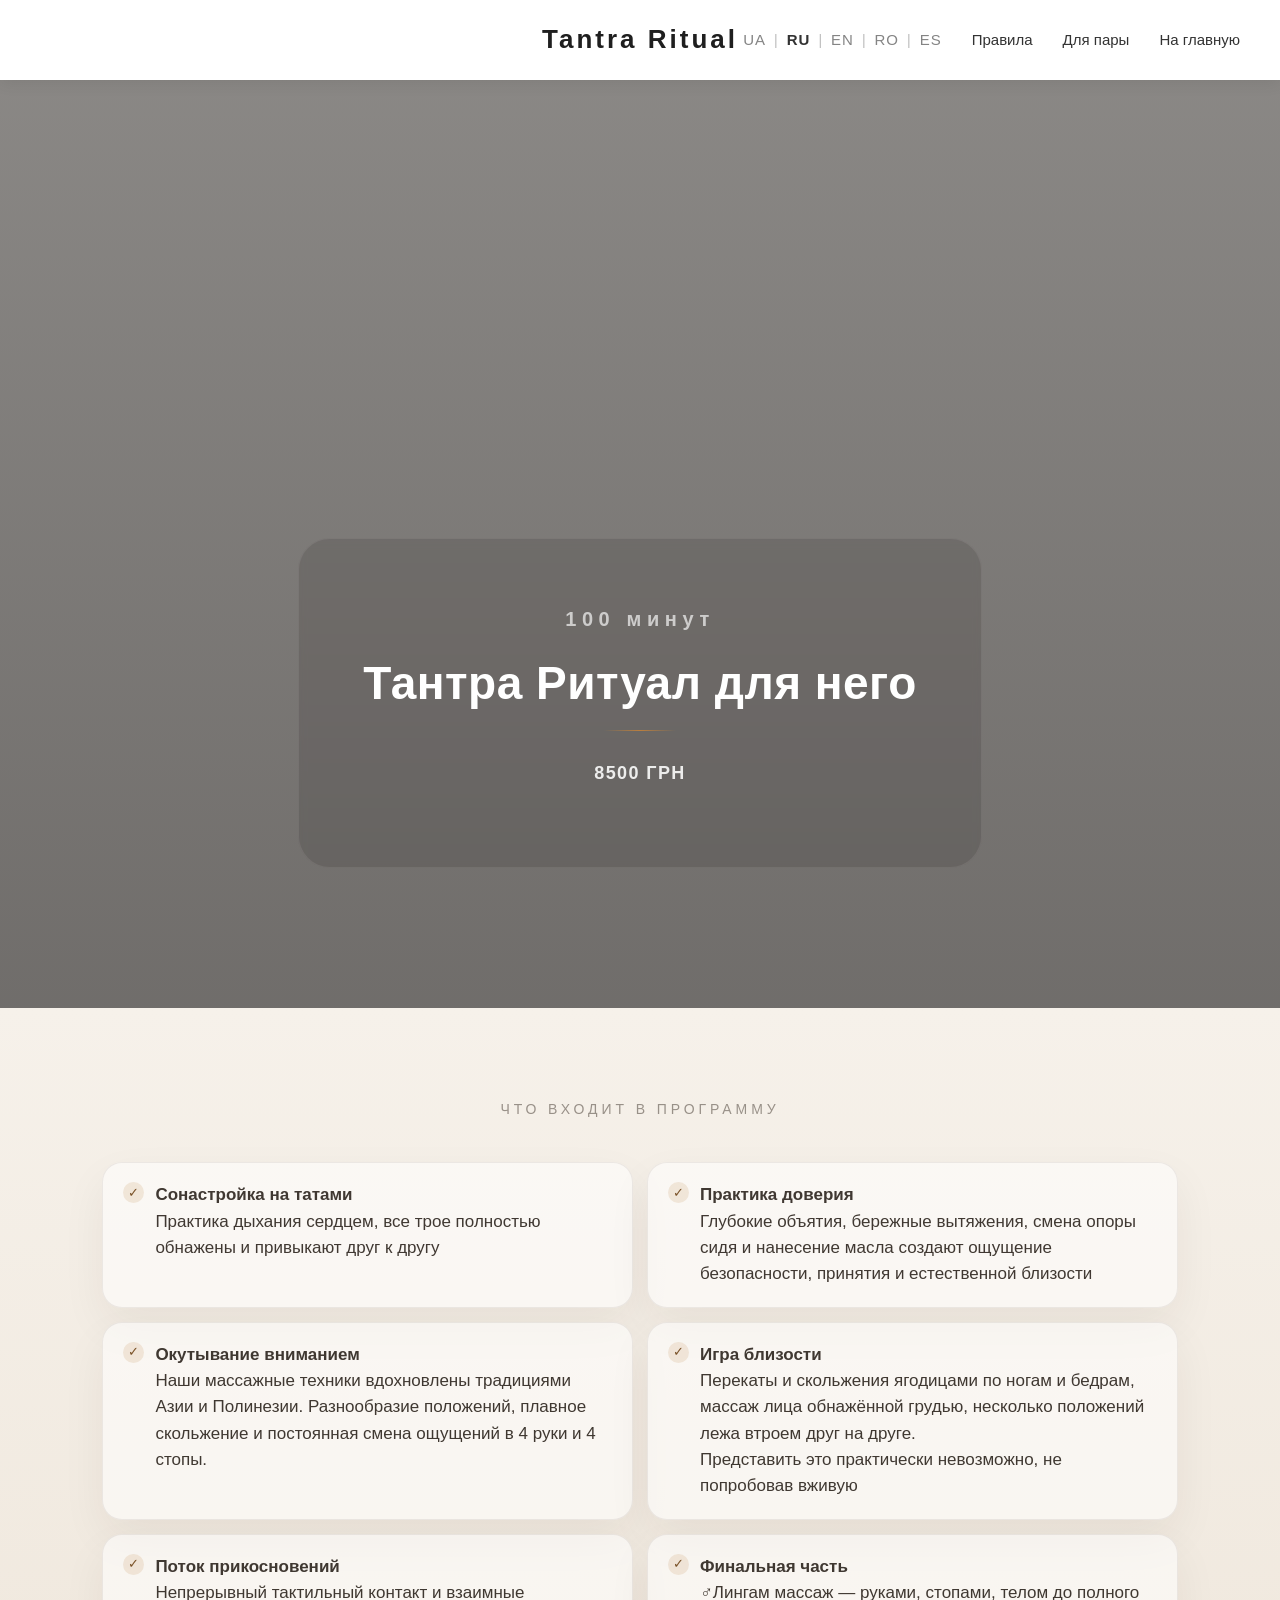
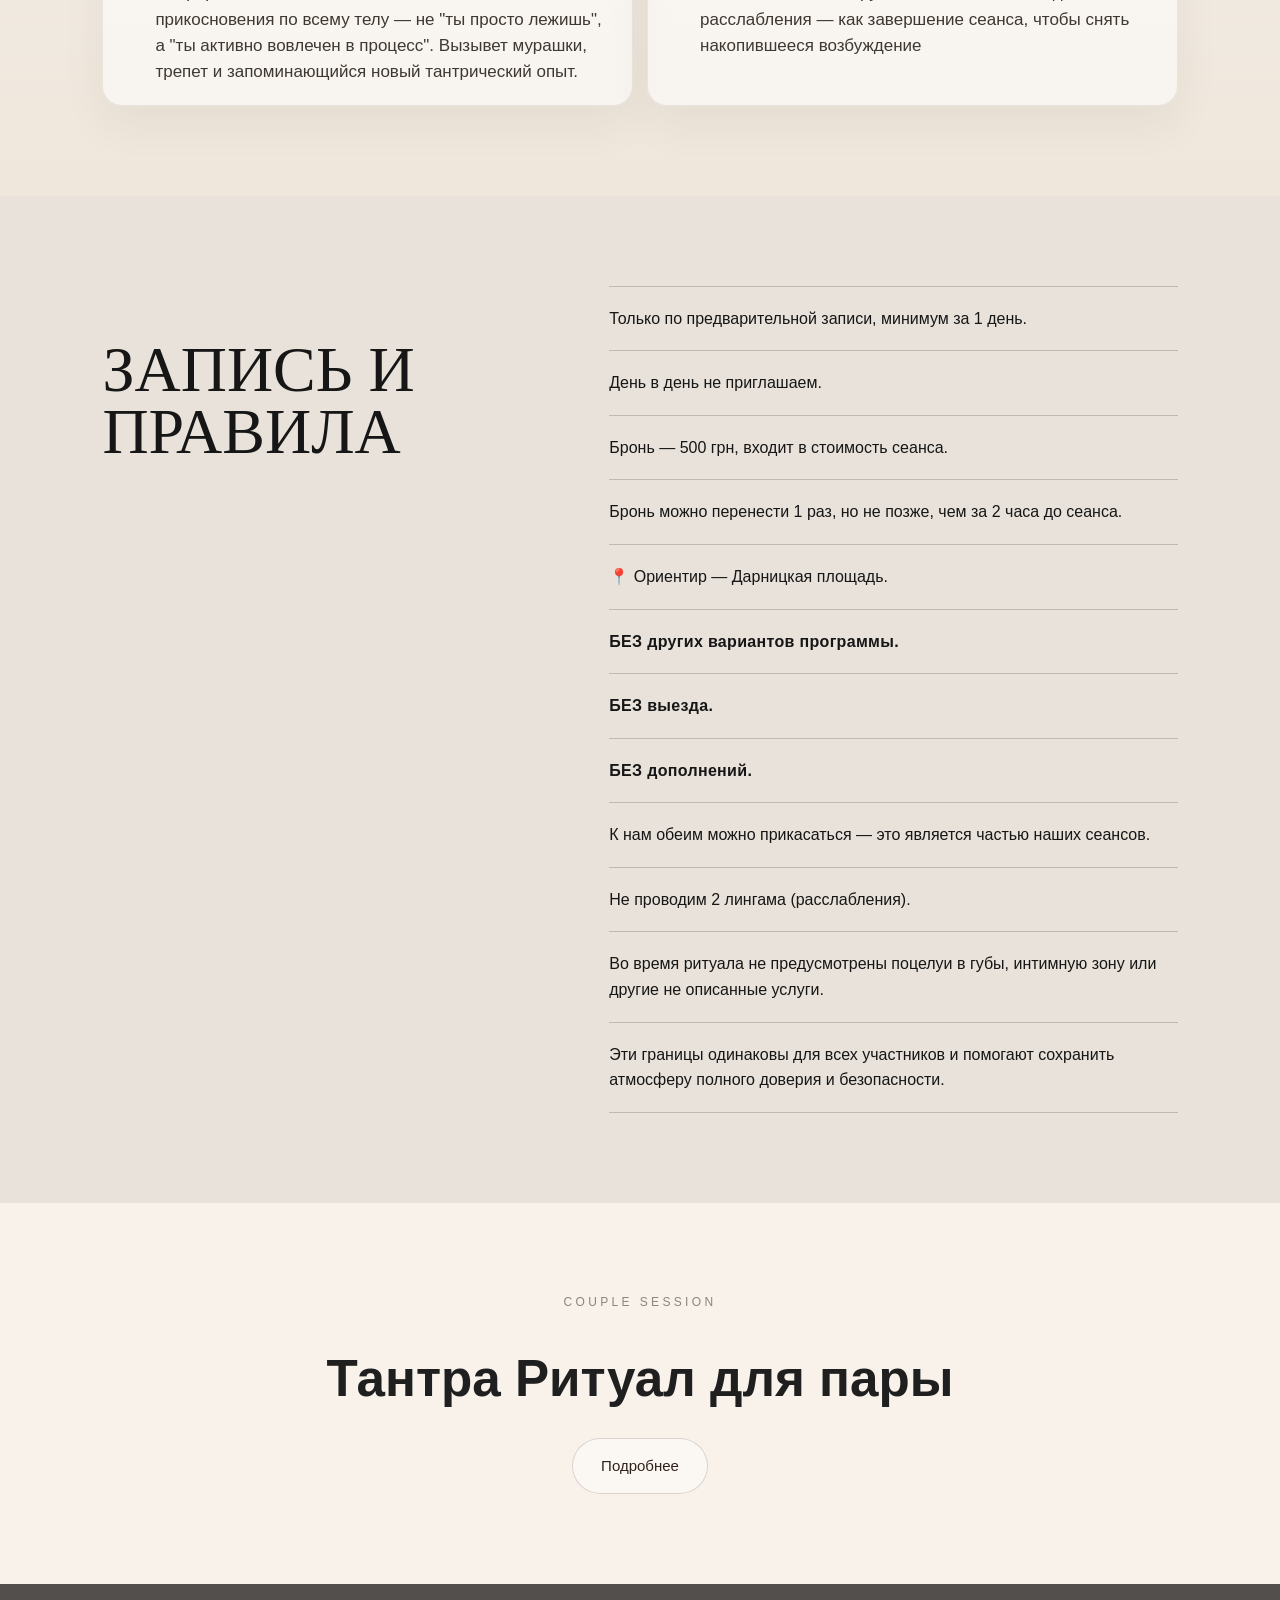
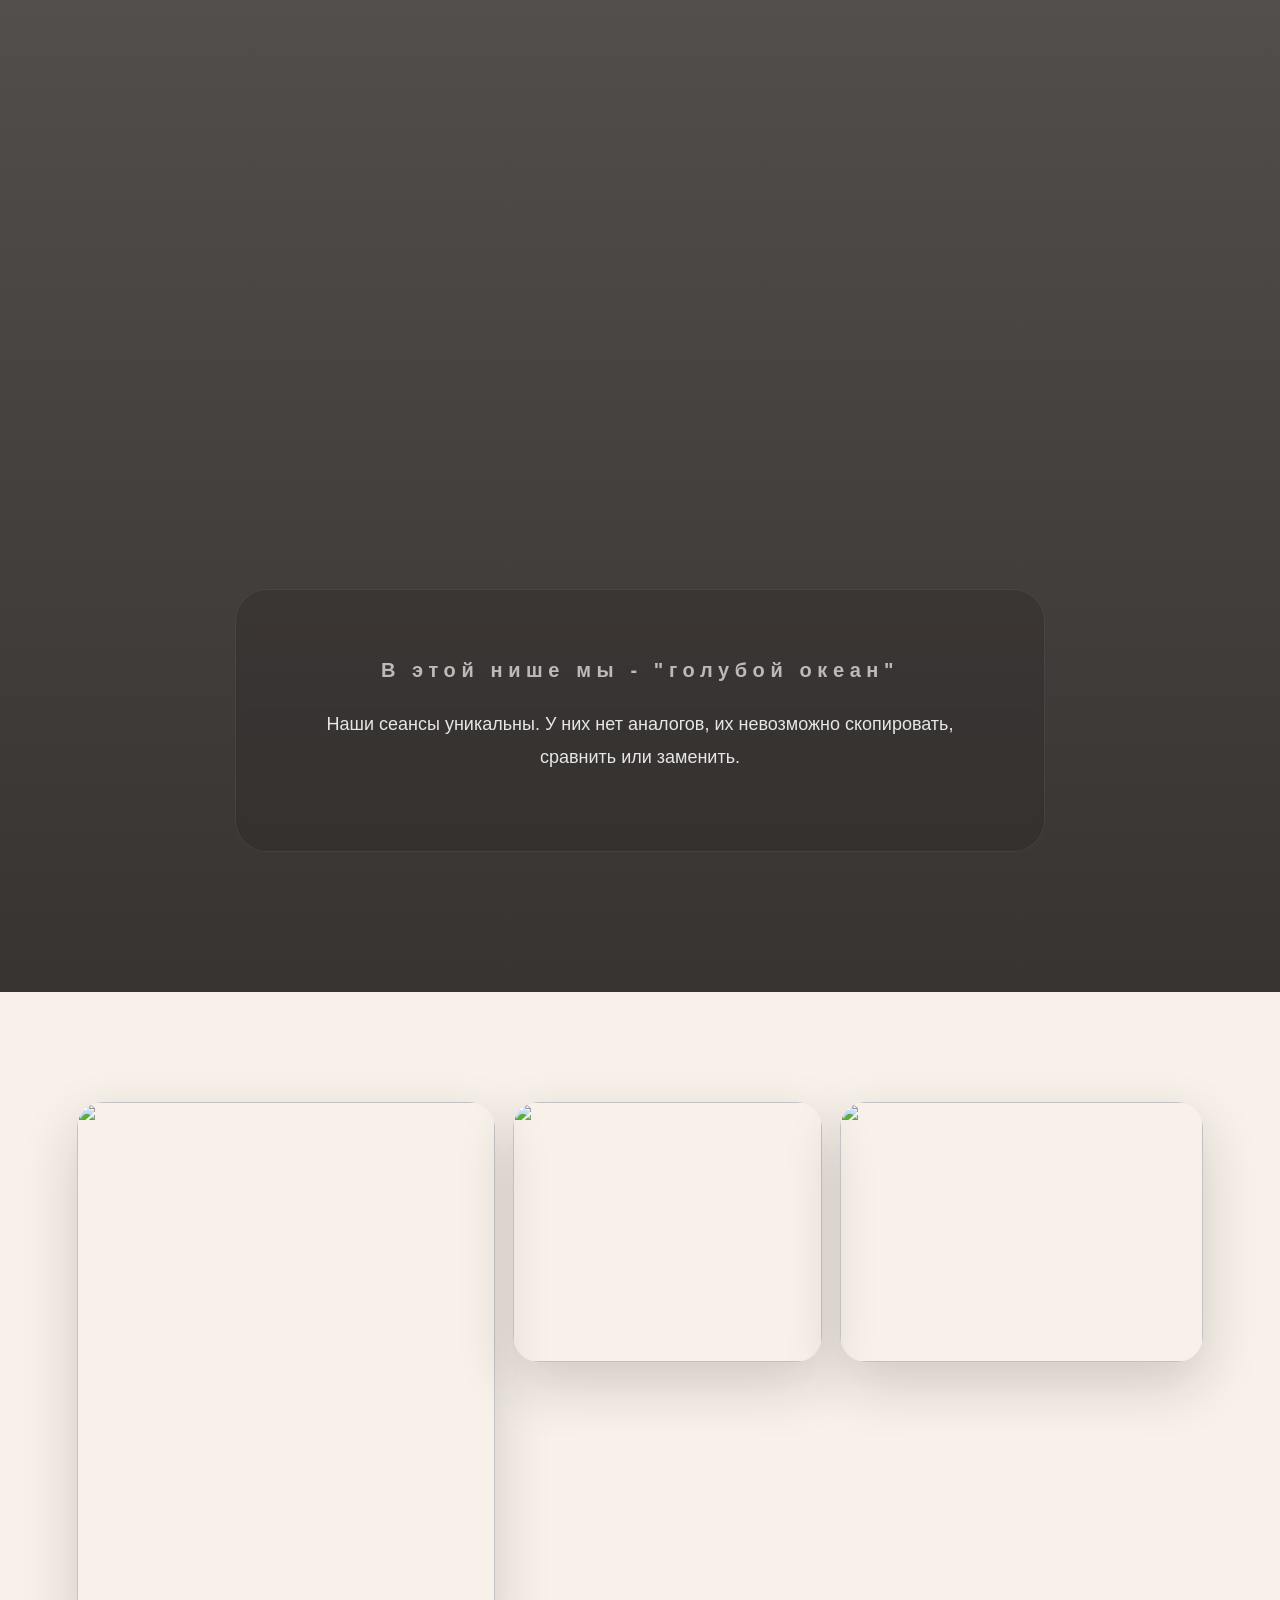
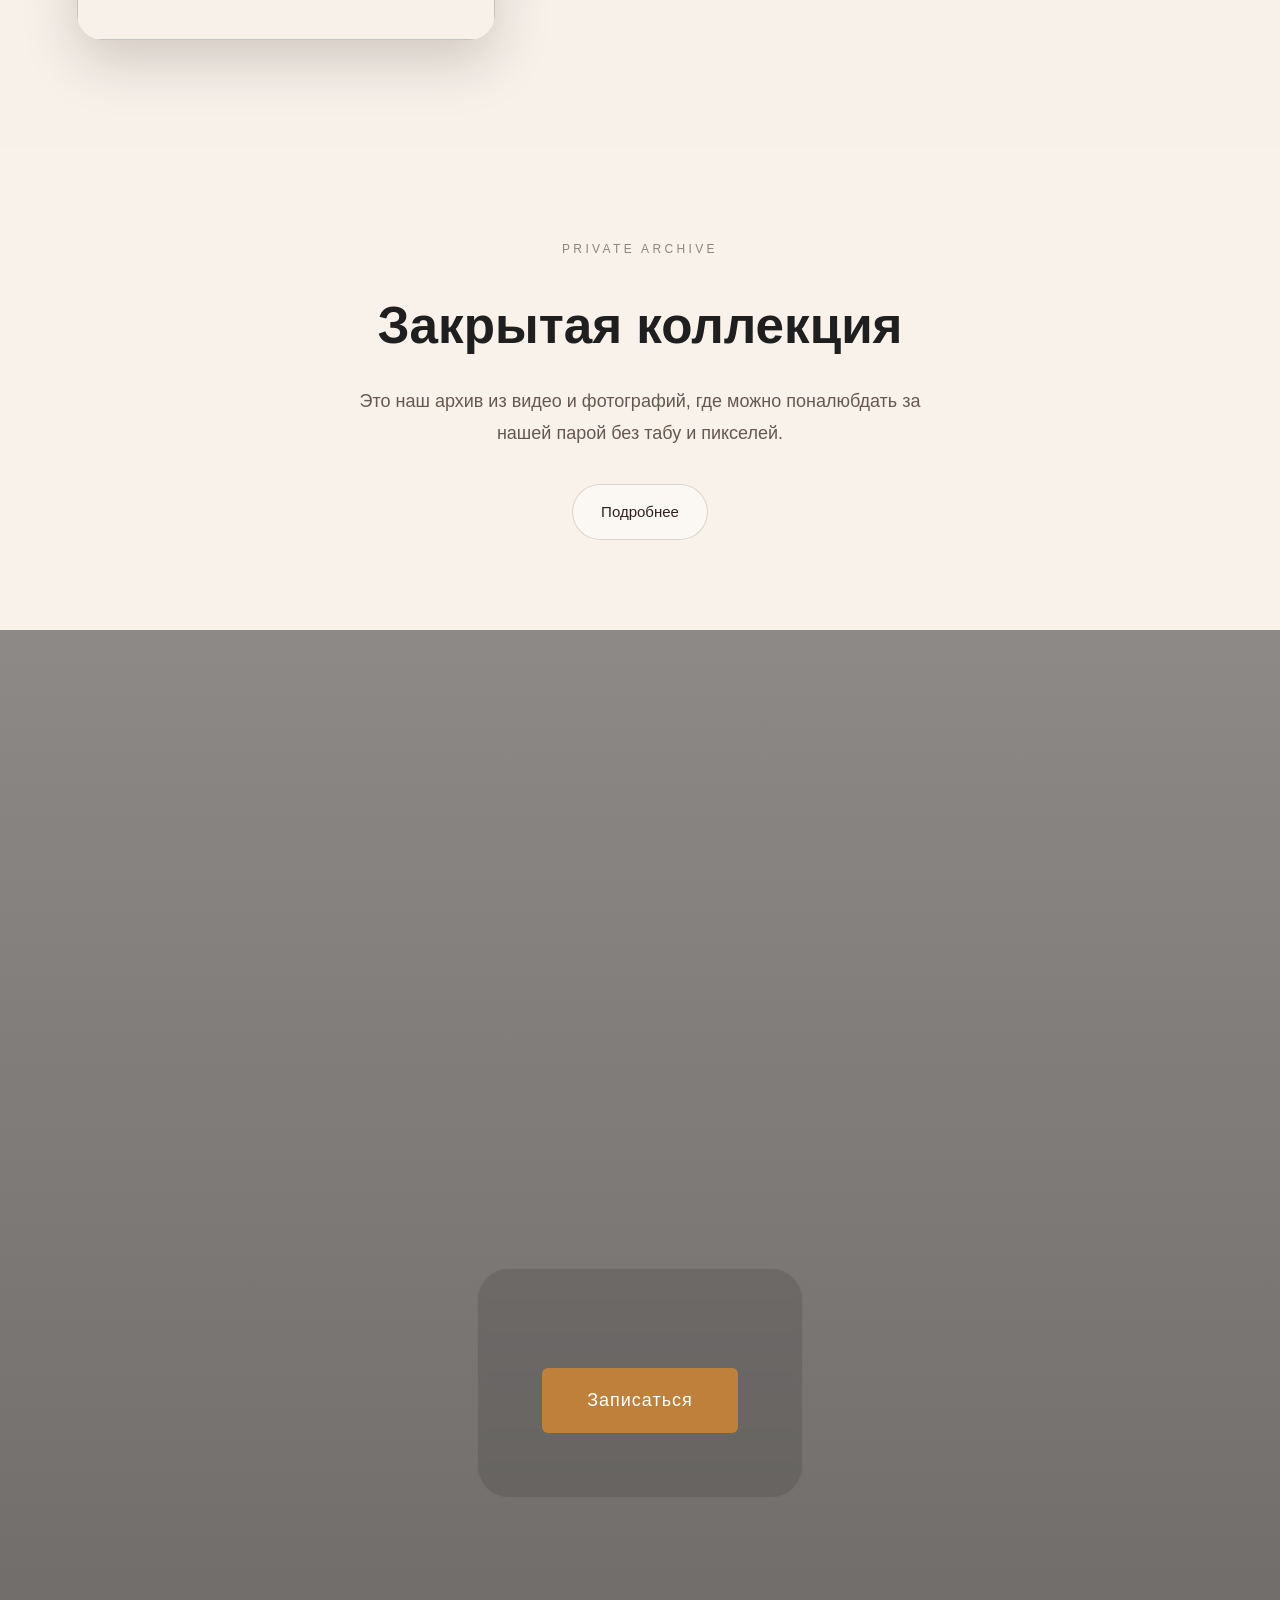
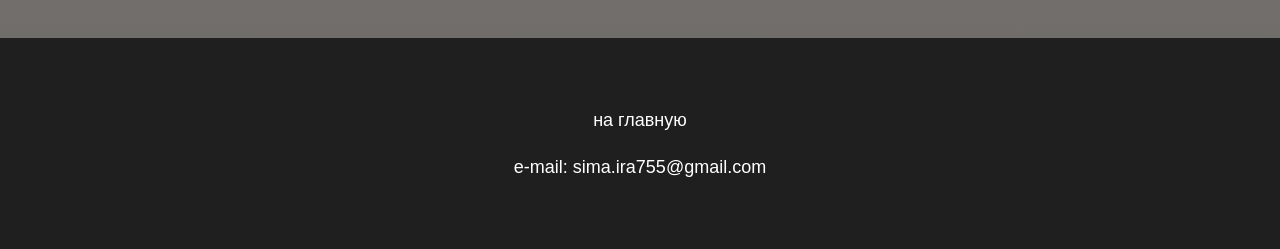
==== ritual.html @ 36a88353 "работа с мужским сайтом и для пары" ====
<!DOCTYPE html>
<html lang="ru">

<head>
	<meta charset="UTF-8">
	<meta name="viewport" content="width=device-width, initial-scale=1.0">
	<title>Ritual – Tantra Ritual</title>
	<link rel="stylesheet" href="css/style.css">
	<link rel="icon" type="image/png" href="favicon.png">
	<link rel="apple-touch-icon" href="favicon.png">
</head>

<body>

	<!-- HEADER (тот же самый) -->

	<header id="header">

		<div class="logo">Tantra Ritual</div>

		<nav class="burger-menu">
			<ul>
				<li class="lang-switch">
					<a href="ritual_ua.html">UA</a>
					<span>|</span>
					<a href="ritual.html" class="active">RU</a>
					<span>|</span>
					<a href="ritual_en.html">EN</a>
					<span>|</span>
					<a href="ritual_ro.html">RO</a>
					<span>|</span>
					<a href="ritual_es.html">ES</a>
				</li>
				<li><a href="#rules">Правила</a></li>
				<li><a href="#couple">Для пары</a></li>
				<li><a href="index.html">На главную</a></li>
			</ul>
		</nav>

		<div class="burger">
			<div></div>
			<div></div>
			<div></div>
		</div>

	</header>

	<!-- БЛОК С ПРОГРММОЙ -->

	<section class="video-sessions program-video-section">

		<video class="sessions-video sessions-video-desktop" autoplay muted loop playsinline preload="auto">

			<source src="assets/videos/video_extended_mob.mp4" type="video/mp4">

		</video>

		<video class="sessions-video sessions-video-mobile" autoplay muted loop playsinline preload="auto">

			<source src="assets/videos/video_extended_mob.mp4" type="video/mp4">

		</video>

		<div class="sessions-video-overlay"></div>

		<div class="session-block">

			<div class="session-text program-video-content">

				<div class="program-kicker">
					100 минут
				</div>

				<h2>
					Тантра Ритуал для него
				</h2>

				<p class="telegram-accent">
					<strong>8500 грн</strong>
				</p>

			</div>

		</div>

	</section>


	<section class="program-details">

		<div class="program-details-inner">

			<div class="program-details-title">
				Что входит в программу
			</div>

			<div class="program-points">

				<div> <strong> Сонастройка на татами</strong> <br> Практика дыхания сердцем, все трое полностью
					обнажены и привыкают друг к другу</div>

				<div><strong>Практика доверия</strong> <br> Глубокие объятия, бережные вытяжения, смена опоры сидя и
					нанесение
					масла создают ощущение безопасности, принятия и естественной близости</div>

				<div><strong>Окутывание вниманием</strong> <br> Наши массажные техники вдохновлены традициями Азии и Полинезии.
					Разнообразие положений, плавное скольжение и
					постоянная
					смена
					ощущений в 4 руки и 4 стопы.</div>

				<div><strong>Игра близости</strong> <br>
					Перекаты и скольжения ягодицами по ногам и бедрам, массаж лица обнажённой грудью, несколько положений
					лежа втроем
					друг на друге. <br>
					Представить это практически невозможно, не попробовав вживую</div>

				<div><strong>Поток прикосновений</strong> <br>
					Непрерывный тактильный контакт и взаимные прикосновения по всему телу — не "ты просто
					лежишь", а "ты активно вовлечен в процесс". Вызывет мурашки, трепет и
					запоминающийся новый тантрический опыт.</div>

				<div><strong>Финальная часть</strong> <br>
					♂️Лингам массаж — руками, стопами, телом до полного расслабления — как завершение сеанса, чтобы снять
					накопившееся
					возбуждение
				</div>

			</div>

		</div>

	</section>


	<!-- =====================================================
         4. ПРАВИЛА ЗАПИСИ
    ====================================================== -->

	<section class="rules section" id="rules">

		<div class="rules-grid">

			<div class="rules-main">

				<h2>
					ЗАПИСЬ И ПРАВИЛА

				</h2>

			</div>

			<div class="rules-list">

				<div class="rule">
					Только по предварительной записи,
					минимум за 1 день.
				</div>

				<div class="rule">
					День в день не приглашаем.
				</div>

				<div class="rule">
					Бронь — 500 грн, входит в стоимость сеанса.
				</div>

				<div class="rule">
					Бронь можно перенести 1 раз, но не позже,
					чем за 2 часа до сеанса.
				</div>

				<div class="rule">
					📍 Ориентир — Дарницкая площадь.
				</div>

				<div class="rule strong">
					БЕЗ других вариантов программы.
				</div>

				<div class="rule strong">
					БЕЗ выезда.
				</div>

				<div class="rule strong">
					БЕЗ дополнений.
				</div>

				<div class="rule">
					К нам обеим можно прикасаться — это является
					частью наших сеансов.
				</div>

				<div class="rule">
					Не проводим 2 лингама (расслабления).
				</div>

				<div class="rule">
					Во время ритуала не предусмотрены поцелуи
					в губы, интимную зону или другие не описанные услуги.
				</div>

				<div class="rule">
					Эти границы одинаковы для всех участников
					и помогают сохранить атмосферу полного
					доверия и безопасности.
				</div>

			</div>

		</div>

	</section>


	<!-- СЕАНС ДЛЯ ПАРЫ -->

	<section class="archive-promo" id="couple">

		<div class="archive-promo-inner">

			<div class="hero-kicker">
				couple session
			</div>

			<h2>
				Тантра Ритуал
				для пары
			</h2>

			<a href="couple.html" class="btn-secondary">
				Подробнее
			</a>

		</div>

	</section>

	<section class="video-sessions program-video-section">

		<video class="sessions-video sessions-video-desktop" autoplay muted loop playsinline preload="auto">

			<source src="assets/videos/video_sensual_mob.mp4" type="video/mp4">

		</video>

		<video class="sessions-video sessions-video-mobile" autoplay muted loop playsinline preload="auto">

			<source src="assets/videos/video_sensual_mob.mp4" type="video/mp4">

		</video>

		<div class="sessions-video-overlay"></div>
		<div class="sessions-video-overlay"></div>

		<div class="session-block">

			<div class="session-text program-video-content">

				<div class="program-kicker">
					В этой нише мы - "голубой океан"
				</div>

				<!-- <h2>
					
				</h2> -->

				<p class="telegram-accent">
				<p>
					Наши сеансы уникальны. У них нет аналогов, их невозможно скопировать, сравнить или
					заменить.
				</p>
				</p>

			</div>

		</div>
	</section>



	<!-- ГАЛЕРЕЯ -->

	<section class="gallery-section">

		<div class="gallery">

			<img src="assets/images/gallery10.jpg">
			<img src="assets/images/gallery1.jpg">
			<img src="assets/images/gallery16.jpg">

		</div>

	</section>

	<section class="archive-promo">

		<div class="archive-promo-inner">

			<div class="hero-kicker">
				private archive
			</div>

			<h2>
				Закрытая коллекция
			</h2>

			<p>
				Это наш архив из видео и фотографий, где можно поналюбдать за нашей парой без табу и пикселей.
			</p>

			<a href="archive_ru.html" class="btn-secondary">
				Подробнее
			</a>

		</div>

	</section>

	<!-- VIDEO -->
	<section class="video-sessions program-video-section">

		<video class="sessions-video sessions-video-desktop" autoplay muted loop playsinline preload="auto">

			<source src="assets/videos/fireplace.mp4" type="video/mp4">

		</video>

		<video class="sessions-video sessions-video-mobile" autoplay muted loop playsinline preload="auto">

			<source src="assets/videos/fireplace.mp4" type="video/mp4">

		</video>

		<div class="sessions-video-overlay"></div>

		<div class="session-block">

			<div class="session-text">


				<a href="https://www.instagram.com/tantraritualspace/" class="btn-read" target="_blank">
					Записаться
				</a>

			</div>

		</div>

	</section>

	<!-- FOOTER -->

	<footer>
		<p><a href="index.html">на главную</a></p>

		<p><a href="mailto:sima.ira755@gmail.com">e-mail: sima.ira755@gmail.com</a></p>

	</footer>

	<script src="js/script.js"></script>

</body>

</html>
---- css/style.css ----
/* ===== ОБЩИЕ СТИЛИ ===== */
body {
  font-family: 'Helvetica Neue', Arial, sans-serif;
  margin: 0;
  background: #f7f6f3;
  color: #1f1f1f;
  line-height: 1.6;
}

section {
  padding: 90px 8%;
}

/* ===== HEADER ===== */

header {
  position: fixed;
  top: 0;
  left: 0;
  width: 100%;
  background: white;
  display: flex;
  align-items: center;
  justify-content: center;
  height: 80px;
  z-index: 1000;
  box-shadow: 0 3px 15px rgba(0, 0, 0, 0.08);
}

html {
  scroll-behavior: smooth;
}

.logo {
  position: absolute;
  left: 50%;
  transform: translateX(-50%);
  font-size: 26px;
  letter-spacing: 3px;
  font-weight: 600;
}

nav {
  position: absolute;
  right: 40px;
}

nav ul {
  display: flex;
  gap: 30px;
  list-style: none;
  padding: 0;
  margin: 0;
}

nav a {
  text-decoration: none;
  color: #333;
  font-size: 15px;
}

nav a:hover {
  opacity: 0.6;
}
/* ===== Lang switch ===== */
.lang-switch {
  display: flex;
  align-items: center;
  gap: 8px;
  font-size: 14px;
  letter-spacing: 1px;
}

.lang-switch a {
  text-decoration: none;
  color: #333;
  opacity: 0.6;
  transition: 0.3s;
}

.lang-switch a:hover {
  opacity: 1;
}

.lang-switch span {
  opacity: 0.3;
}

.lang-switch a.active {
  opacity: 1;
  font-weight: 600;
}

/* ===== HERO ===== */

.hero {
  position: relative;
  min-height: 100vh;
  margin-top: 80px;
  padding: 40px 20px;
  display: flex;
  align-items: center;
  justify-content: center;
  text-align: center;
  background-size: cover;
  background-position: center;
  background-repeat: no-repeat;
  overflow: hidden;
}

.hero-overlay {
  position: absolute;
  inset: 0;
  background: linear-gradient(
    to bottom,
    rgba(0, 0, 0, 0.32),
    rgba(0, 0, 0, 0.42)
  );
  z-index: 1;
}

.hero-content {
  position: relative;
  z-index: 2;
  max-width: 980px;
  color: #ffffff;
}

.hero h1 {
  margin: 0 0 28px;
  font-size: 72px;
  line-height: 1.05;
  font-weight: 600;
  letter-spacing: 1px;
  text-transform: uppercase;
  text-shadow: 0 4px 20px rgba(0, 0, 0, 0.35);
}

.hero p {
  margin: 0 auto;
  max-width: 760px;
  font-size: 24px;
  line-height: 1.65;
  font-weight: 400;
  text-shadow: 0 2px 14px rgba(0, 0, 0, 0.3);
}

.btn-instagram {
  display: inline-block;
  margin-top: 36px;
  padding: 18px 42px;
  background: rgba(22, 22, 22, 0.9);
  color: #ffffff;
  font-size: 18px;
  font-weight: 500;
  letter-spacing: 0.5px;
  text-decoration: none;
  border: 1px solid rgba(255, 255, 255, 0.18);
  border-radius: 4px;
  transition: 0.25s ease;
}

.btn-instagram:hover {
  background: #111111;
  transform: translateY(-2px);
}

@media (max-width: 900px) {
  .hero {
    min-height: 88vh;
    padding: 32px 18px;
  }

  .hero-content {
    max-width: 100%;
  }

  .hero h1 {
    font-size: 42px;
    line-height: 1.08;
    margin-bottom: 22px;
  }

  .hero p {
    font-size: 18px;
    line-height: 1.55;
    max-width: 100%;
  }

  .btn-instagram {
    margin-top: 28px;
    padding: 16px 30px;
    font-size: 16px;
  }
}

.hero {
  position: relative;
  overflow: hidden;
}

.hero::before {
  content: '';
  position: absolute;
  top: 0;
  left: 0;
  width: 100%;
  height: 100%;
  background: linear-gradient(
    to bottom,
    rgba(0, 0, 0, 0.25),
    rgba(0, 0, 0, 0.55)
  );
  z-index: 1;
}

.hero h1 {
  position: relative;
  z-index: 2;
  font-weight: 500;
  letter-spacing: 2px;
}

/* ===== ABOUT ===== */

.about {
  background: white;
  text-align: center;
}

.about p {
  font-size: 20px;
  max-width: 850px;
  margin: auto;
  margin-bottom: 25px;
}

.about-photos {
  display: flex;
  gap: 30px;
  justify-content: center;
  margin-top: 40px;
}

.about-photos img {
  width: 320px;
  height: 420px;
  object-fit: cover;
}

/* ===== SESSION ===== */

.sessions {
  position: relative;
  background-color: #110f0bc0;
  background-size: cover;
  background-position: center center;
  background-repeat: no-repeat;
  padding: 120px 8%;
  overflow: hidden;
}

.session-block {
  display: flex;
  align-items: center;
  gap: 60px;
  max-width: 1200px;
  margin: auto;
  margin-bottom: 50px;
}

.session-block img {
  width: 620px;
  height: 420px;
  object-fit: cover;
}

.session-text {
  max-width: 760px;
  margin: 0 auto;
  text-align: center;
  color: #f5f1ea;
}

.session-text h2 {
  font-size: 46px;
  line-height: 1.15;
  margin: 0 0 18px;
  font-weight: 600;
  letter-spacing: 0.5px;
  color: #ffffff;
}

.session-text p {
  font-size: 22px;
  line-height: 1.8;
  margin: 14px auto;
  color: rgba(255, 255, 255, 0.88);
  max-width: 680px;
}

.btn-read {
  display: inline-block;
  margin-top: 35px;
  padding: 18px 45px;
  background: #bf803c;
  color: white;
  font-size: 18px;
  letter-spacing: 1px;
  border-radius: 6px;
  transition: 0.3s;
  text-decoration: none;
}

.btn-read:hover {
  background: #000;
}

.gallery-section {
  background: #f7f1ea;
  padding: 110px 6%;
  overflow: hidden;
}

.gallery-title {
  text-align: center;
  font-size: clamp(34px, 5vw, 58px);
  line-height: 1.05;
  margin: 0 auto 60px;
  color: #1f1713;
  letter-spacing: -1px;
}

.gallery {
  max-width: 1380px;
  margin: 0 auto;
  display: grid;
  grid-template-columns: 1.15fr 0.85fr 1fr;
  grid-auto-rows: 260px;
  gap: 18px;
}

.gallery img {
  width: 100%;
  height: 100%;
  object-fit: cover;
  cursor: pointer;
  border-radius: 26px;
  box-shadow: 0 22px 55px rgba(42, 24, 15, 0.18);
  transition:
    transform 0.45s ease,
    box-shadow 0.45s ease,
    filter 0.45s ease;
  filter: saturate(0.95) contrast(1.03);
}

.gallery img:hover {
  transform: translateY(-6px) scale(1.015);
  box-shadow: 0 34px 75px rgba(42, 24, 15, 0.28);
  filter: saturate(1.05) contrast(1.06);
}

.gallery img:nth-child(1) {
  grid-row: span 2;
}

.gallery img:nth-child(4) {
  grid-column: span 2;
}

.gallery img:nth-child(7) {
  grid-row: span 2;
}

/* ===== PREMIUM MOBILE GALLERY ===== */

@media (max-width: 900px) {
  .gallery-section {
    padding: 78px 0 86px;
  }

  .gallery-title {
    padding: 0 22px;
    margin-bottom: 34px;
    font-size: 36px;
  }

  .gallery {
    display: flex;
    gap: 16px;
    max-width: none;
    margin: 0;
    padding: 0 22px 18px;
    overflow-x: auto;
    scroll-snap-type: x mandatory;
    -webkit-overflow-scrolling: touch;
  }

  .gallery::-webkit-scrollbar {
    display: none;
  }

  .gallery img {
    flex: 0 0 82%;
    height: 72vh;
    min-height: 620px;
    max-height: 820px;
    border-radius: 28px;
    scroll-snap-align: center;
    box-shadow: 0 24px 55px rgba(42, 24, 15, 0.24);
  }

  .gallery img:nth-child(1),
  .gallery img:nth-child(4),
  .gallery img:nth-child(7) {
    grid-row: auto;
    grid-column: auto;
  }
}

@media (max-width: 480px) {
  .gallery img {
    flex-basis: 86%;
    height: 76vh;
    min-height: 640px;
    max-height: 860px;
  }
}

/* ===== PREMIUM LIGHTBOX ===== */

.lightbox {
  position: fixed;
  inset: 0;
  background: rgba(9, 7, 6, 0.94);
  backdrop-filter: blur(10px);
  -webkit-backdrop-filter: blur(10px);
  display: none;
  align-items: center;
  justify-content: center;
  z-index: 2000;
  padding: 24px;
}

.lightbox.active {
  display: flex;
}

.lightbox img {
  max-width: min(92vw, 1100px);
  max-height: 86vh;
  object-fit: contain;
  border-radius: 24px;
  box-shadow: 0 35px 90px rgba(0, 0, 0, 0.55);
}

.lightbox-close,
.lightbox-prev,
.lightbox-next {
  position: fixed;
  border: none;
  background: rgba(255, 255, 255, 0.12);
  color: white;
  cursor: pointer;
  z-index: 2001;
  backdrop-filter: blur(8px);
  -webkit-backdrop-filter: blur(8px);
  transition: 0.25s ease;
}

.lightbox-close:hover,
.lightbox-prev:hover,
.lightbox-next:hover {
  background: rgba(255, 255, 255, 0.22);
}

.lightbox-close {
  top: 24px;
  right: 24px;
  width: 46px;
  height: 46px;
  border-radius: 50%;
  font-size: 28px;
  line-height: 1;
}

.lightbox-prev,
.lightbox-next {
  top: 50%;
  transform: translateY(-50%);
  width: 52px;
  height: 70px;
  border-radius: 999px;
  font-size: 34px;
}

.lightbox-prev {
  left: 24px;
}

.lightbox-next {
  right: 24px;
}

.lightbox-counter {
  position: fixed;
  bottom: 24px;
  left: 50%;
  transform: translateX(-50%);
  color: rgba(255, 255, 255, 0.72);
  font-size: 15px;
  letter-spacing: 1px;
}

@media (max-width: 700px) {
  .lightbox {
    padding: 14px;
  }

  .lightbox img {
    max-width: 94vw;
    max-height: 78vh;
    border-radius: 20px;
  }

  .lightbox-prev,
  .lightbox-next {
    width: 44px;
    height: 58px;
    font-size: 28px;
  }

  .lightbox-prev {
    left: 10px;
  }

  .lightbox-next {
    right: 10px;
  }

  .lightbox-close {
    top: 14px;
    right: 14px;
  }
}
/* ===== FAQ ===== */

.faq {
  background: #1f1f1f;
  color: #f4f4f4;
  max-width: 1680px;
  margin: 0; /* ключевая строка */
  padding: 100px 60px;
  border-radius: 0;
}

.faq h2 {
  font-size: 36px;
  margin-bottom: 50px;
  text-align: center;
  letter-spacing: 1px;
}

/* карточка вопроса */

.faq-item {
  border-bottom: 1px solid rgba(255, 255, 255, 0.15);
}

/* кнопка вопроса */

.faq-question {
  font-size: 20px;
  padding: 22px 0;
  background: none;
  border: none;
  width: 100%;
  text-align: left;
  cursor: pointer;
  color: #f4f4f4;
  display: flex;
  justify-content: space-between;
  align-items: center;
  transition: 0.3s;
}

.faq-question:hover {
  color: #ffffff;
  opacity: 0.85;
}

/* ответ */

.faq-answer {
  font-size: 18px;
  line-height: 1.6;
  padding: 0 0 25px 0;
  display: none;
  color: #d8d8d8;
}

/* состояние открытого блока */

.faq-item.active .faq-question {
  color: #ffffff;
}

.faq-item.active {
  background: rgba(255, 255, 255, 0.04);
  padding-left: 10px;
  border-left: 3px solid rgba(255, 255, 255, 0.3);
}

/* Instagram кнопка */

.faq .btn-instagram {
  display: block;
  margin: 60px auto 0;
  width: fit-content;
}
/* ===== HERO WIDE ===== */

.hero-wide {
  position: relative;
}

.hero-wide img {
  width: 100%;
  height: 520px;
  object-fit: cover;
}

/* ===== SESSION ===== */

.session-text h2::after {
  content: '';
  display: block;
  width: 72px;
  height: 1px;
  background: linear-gradient(
    to right,
    rgba(191, 128, 60, 0),
    rgba(191, 128, 60, 0.95),
    rgba(191, 128, 60, 0)
  );
  margin: 20px auto 0;
}

/* ===== RITUAL INFO ===== */

.ritual-info {
  background: linear-gradient(135deg, #e9dccf 0%, #dbc8b6 45%, #cbb29a 100%);

  color: #2b1d16;

  padding: 120px 8%;

  margin: 0;
}

.ritual-info-title {
  font-size: 42px;
  line-height: 1.18;
  text-align: center;
  max-width: 980px;
  margin: 0 auto 80px;
  font-weight: 500;
  letter-spacing: 0.3px;
  color: #2b1d16;
}

.ritual-info-grid {
  display: grid;
  grid-template-columns: repeat(2, minmax(0, 1fr));
  gap: 28px;
  max-width: 1280px;
  margin: 0 auto;
}

.ritual-info-card {
  background: rgba(255, 250, 245, 0.42);

  border: 1px solid rgba(59, 37, 26, 0.12);

  padding: 34px 34px 30px;

  border-radius: 24px;

  backdrop-filter: blur(6px);
  -webkit-backdrop-filter: blur(6px);

  box-shadow: 0 18px 55px rgba(49, 28, 18, 0.08);

  transition:
    transform 0.3s ease,
    border-color 0.3s ease,
    background 0.3s ease;
}

.ritual-info-card:hover {
  transform: translateY(-4px);
  background: rgba(255, 255, 255, 0.06);
  border-color: rgba(191, 128, 60, 0.35);
}

.ritual-info-card h3 {
  margin: 0 0 22px;
  font-size: 24px;
  line-height: 1.25;
  font-weight: 500;
  color: #2b1d16;
  letter-spacing: 0.2px;
}

.ritual-info-card h3::after {
  content: '';
  display: block;
  width: 44px;
  height: 1px;
  background: #bf803c;
  margin-top: 12px;
}

.ritual-info-card li {
  margin: 0 0 14px;
  font-size: 18px;
  line-height: 1.75;
  color: rgba(43, 29, 22, 0.78);
}

.ritual-info .btn-instagram {
  display: block;
  margin: 72px auto 0;
  width: fit-content;
}

@media (max-width: 900px) {
  .ritual-info {
    padding: 84px 20px;
  }

  .ritual-info-title {
    font-size: 34px;
    line-height: 1.22;
    margin-bottom: 42px;
  }

  .ritual-info-grid {
    grid-template-columns: 1fr;
    gap: 18px;
  }

  .ritual-info-card {
    padding: 24px 22px;
  }

  .ritual-info-card h3 {
    font-size: 21px;
    margin-bottom: 18px;
  }

  .ritual-info-card li {
    font-size: 18px;
    line-height: 1.65;
  }
}
/* ===== FOOTER ===== */

footer {
  background: #1f1f1f;
  color: white;
  text-align: center;
  padding: 50px;
  font-size: 18px;
}

footer a {
  color: white;
  text-decoration: none;
}

/* ===== MOBILE ===== */

@media (max-width: 900px) {
  nav ul {
    display: none;
  }

  .burger {
    position: absolute;
    right: 25px;
    cursor: pointer;
  }

  .burger div {
    width: 25px;
    height: 3px;
    background: #000;
    margin: 5px;
  }

  .hero h1 {
    font-size: 38px;
  }

  .hero p {
    font-size: 18px;
  }

  .about-photos {
    flex-direction: column;
    align-items: center;
  }

  .session-block {
    flex-direction: column;
    text-align: center;
  }

  .gallery {
    grid-template-columns: repeat(3, 1fr);
    gap: 8px;
  }

  .gallery img {
    height: 160px;
  }
}

/* BURGER MENU */

.nav-open {
  display: flex !important;
  flex-direction: column;
  position: absolute;
  top: 80px;
  right: 20px;
  background: white;
  padding: 30px;
  gap: 20px;
  box-shadow: 0 10px 30px rgba(0, 0, 0, 0.15);
}

/* LIGHTBOX */

/* .lightbox {
  position: fixed;
  top: 0;
  left: 0;
  width: 100%;
  height: 100%;
  background: rgba(0, 0, 0, 0.9);
  display: none;
  align-items: center;
  justify-content: center;
  z-index: 2000;
}

.lightbox img {
  max-width: 90%;
  max-height: 90%;
} */

/* SCROLL ANIMATION */

.hidden {
  opacity: 0;
  transform: translateY(40px);
  transition: 0.7s;
}

.visible {
  opacity: 1;
  transform: translateY(0);
}

/* SCROLL TOP */

.to-top {
  position: fixed;
  bottom: 40px;
  right: 40px;
  width: 50px;
  height: 50px;
  background: black;
  color: white;
  display: none;
  align-items: center;
  justify-content: center;
  cursor: pointer;
  font-size: 20px;
}

===== TELEGRAM SECTION ===== .telegram-section {
  position: relative;
  background-size: cover;
  background-position: center;
  background-repeat: no-repeat;
  padding: 120px 20px;
  overflow: hidden;
  text-align: center;
}

.telegram-overlay {
  position: absolute;
  inset: 0;
  background: rgba(0, 0, 0, 0.48);
  z-index: 1;
}

.telegram-content {
  position: relative;
  z-index: 2;
  max-width: 980px;
  margin: 0 auto;
}

.telegram-section .gallery-title {
  color: #ffffff;
  font-size: 56px;
  line-height: 1.1;
  margin: 0 auto 38px;
  max-width: 900px;
}

.telegram-text-box {
  max-width: 860px;
  margin: 0 auto 34px;
  padding: 34px 38px;
  background: rgba(0, 0, 0, 0.22);
  backdrop-filter: blur(4px);
  -webkit-backdrop-filter: blur(4px);
  border: 1px solid rgba(255, 255, 255, 0.14);
  border-radius: 8px;
}

.telegram-text-box p {
  margin: 0 0 22px;
  font-size: 22px;
  line-height: 1.75;
  color: rgba(255, 255, 255, 0.95);
  text-shadow: 0 2px 12px rgba(0, 0, 0, 0.35);
}

.telegram-text-box p:last-child {
  margin-bottom: 0;
}

.telegram-accent {
  font-size: 24px;
  letter-spacing: 1.4px;
  text-transform: uppercase;
  color: #ffffff;
}

.telegram-section .btn-read {
  margin-top: 8px;
  padding: 18px 42px;
  background: #bf803c;
  color: #ffffff;
  border-radius: 4px;
  font-size: 18px;
  letter-spacing: 0.6px;
  text-decoration: none;
  transition: 0.25s ease;
}

.telegram-section .btn-read:hover {
  background: #a56d31;
  transform: translateY(-2px);
}

@media (max-width: 900px) {
  .telegram-section {
    padding: 84px 18px;
  }

  .telegram-section .gallery-title {
    font-size: 34px;
    margin-bottom: 26px;
  }

  .telegram-text-box {
    padding: 24px 20px;
  }

  .telegram-text-box p {
    font-size: 18px;
    line-height: 1.65;
    margin-bottom: 18px;
  }

  .telegram-accent {
    font-size: 20px;
    letter-spacing: 1px;
  }

  .telegram-section .btn-read {
    padding: 16px 30px;
    font-size: 16px;
  }
}

/* ===== PREMIUM RITUAL TEXT BLOCKS ===== */

.ritual-section,
.programs,
.program-section,
.ritual-programs {
  max-width: 1180px;
  margin-left: auto;
  margin-right: auto;
}

.ritual-section h2,
.program-section h2,
.ritual-programs h2 {
  text-align: left;
}

.ritual-section ul,
.program-section ul,
.ritual-programs ul,
.features ul,
.audience ul {
  list-style: none;
  padding: 0;
  margin: 34px auto 0;
  max-width: 880px;
  display: grid;
  gap: 14px;
}

.ritual-section li,
.program-section li,
.ritual-programs li,
.features li,
.audience li {
  position: relative;
  padding: 22px 26px 22px 62px;
  border-radius: 24px;

  background: linear-gradient(
    135deg,
    rgba(255, 255, 255, 0.58),
    rgba(255, 255, 255, 0.25)
  );

  border: 1px solid rgba(86, 54, 34, 0.12);
  box-shadow: 0 18px 45px rgba(49, 28, 18, 0.08);

  font-size: clamp(17px, 1.1vw, 20px);
  line-height: 1.65;
  text-align: left;
  color: rgba(32, 24, 21, 0.86);
}

.ritual-section li::before,
.program-section li::before,
.ritual-programs li::before,
.features li::before,
.audience li::before {
  content: '✓';

  position: absolute;
  left: 24px;
  top: 22px;

  width: 24px;
  height: 24px;
  border-radius: 50%;

  display: flex;
  align-items: center;
  justify-content: center;

  background: rgba(70, 42, 28, 0.1);
  color: #4a2f22;

  font-size: 14px;
  font-weight: 500;
}

/* Если галочки написаны прямо текстом, делаем строку аккуратнее */
.ritual-section p,
.program-section p,
.ritual-programs p {
  text-align: left;
}

/* /* ===== MOBILE PREMIUM LISTS ===== */

/* ===== PROGRAM SCENE — PREMIUM VISUAL LIST ===== */

.sessions.program-scene {
  min-height: 100vh;
  padding: 150px 8%;
  display: flex;
  align-items: center;
  justify-content: center;
}

.program-panel {
  max-width: 980px;
  padding: clamp(34px, 5vw, 72px);
  border-radius: 34px;
  background: rgba(17, 12, 10, 0.18);

  backdrop-filter: blur(4px);
  -webkit-backdrop-filter: blur(4px);
  border: 1px solid rgba(255, 255, 255, 0.13);
  box-shadow: 0 34px 90px rgba(0, 0, 0, 0.28);
}

.program-kicker {
  margin-bottom: 22px;
  font-size: 20px;
  font-weight: bolder;
  letter-spacing: 0.28em;
  color: rgba(255, 255, 255, 0.66);
}

.program-panel h2 {
  margin-bottom: 24px;
}

.program-panel .telegram-accent {
  margin-bottom: 42px;
}

.program-points {
  display: grid;
  grid-template-columns: 1fr 1fr;
  gap: 14px;
  text-align: left;
}

.program-points div {
  position: relative;
  padding: 19px 20px 19px 52px;
  border-radius: 20px;
  background: rgba(255, 255, 255, 0.075);
  border: 1px solid rgba(255, 255, 255, 0.11);
  color: rgba(255, 255, 255, 0.88);
  font-size: 17px;
  line-height: 1.55;
}

.program-points div::before {
  content: '✓';
  position: absolute;
  left: 20px;
  top: 19px;
  width: 21px;
  height: 21px;
  border-radius: 50%;
  display: flex;
  align-items: center;
  justify-content: center;
  background: rgba(191, 128, 60, 0.22);
  color: #f4c27f;
  font-size: 13px;
}

@media (max-width: 900px) {
  .sessions.program-scene {
    min-height: auto;
    padding: 96px 18px;
  }

  .program-panel {
    padding: 30px 20px;
    border-radius: 28px;
  }

  .program-points {
    grid-template-columns: 1fr;
  }

  .program-points div {
    padding: 18px 18px 18px 48px;
    font-size: 16px;
  }
}

/* ===== FINAL EDITORIAL HERO ===== */

.hero-editorial {
  min-height: calc(100vh - 80px);

  margin-top: 80px;

  display: grid;
  grid-template-columns: 0.95fr 1.05fr;

  align-items: center;

  padding: clamp(44px, 6vw, 84px) clamp(22px, 5vw, 80px);

  gap: clamp(28px, 4vw, 72px);

  background: linear-gradient(135deg, #ede1d2 0%, #e5d2bf 45%, #d9c1aa 100%);
}

.hero-editorial-left {
  max-width: 620px;
}

.hero-kicker {
  margin-bottom: 26px;

  font-size: 12px;
  letter-spacing: 0.28em;
  text-transform: uppercase;

  color: rgba(36, 24, 18, 0.5);
}

.hero-editorial h1 {
  margin: 0 0 32px;

  font-size: clamp(58px, 8vw, 122px);

  line-height: 0.9;
  letter-spacing: -0.065em;
  font-weight: 500;

  color: #241812;
}

.hero-description {
  margin: 0 0 42px;

  max-width: 520px;

  font-size: clamp(17px, 1.1vw, 21px);

  line-height: 1.82;

  color: rgba(36, 24, 18, 0.82);
}

.hero-buttons {
  display: flex;
  flex-wrap: wrap;
  justify-content: flex-start;
  gap: 18px;
}

.hero-btn,
.btn-primary,
.btn-secondary {
  min-height: 54px;

  padding: 0 28px;

  border-radius: 999px;

  display: inline-flex;
  align-items: center;
  justify-content: center;

  text-decoration: none;

  font-size: 15px;

  transition:
    transform 0.25s ease,
    opacity 0.25s ease;
}

.hero-btn-dark,
.btn-primary {
  background: #2f211b;
  color: #f7eee5;
}

.hero-btn-light,
.btn-secondary {
  background: rgba(255, 255, 255, 0.4);

  border: 1px solid rgba(47, 33, 27, 0.16);

  color: #2f211b;
}

.hero-editorial-right img {
  width: 100%;

  height: min(82vh, 880px);

  object-fit: cover;
  object-position: center;

  border-radius: 32px;

  display: block;

  box-shadow: 0 34px 80px rgba(49, 28, 18, 0.18);

  filter: brightness(0.88) saturate(0.92) contrast(1.04);
  transform: scale(1.02);
}

/* ===== MOBILE HERO ===== */

@media (max-width: 900px) {
  .hero-editorial {
    display: flex;
    flex-direction: column;

    min-height: auto;

    padding: 112px 20px 60px;

    gap: 30px;
  }

  .hero-editorial-left {
    width: 100%;
    max-width: none;
  }

  .hero-editorial h1 {
    font-size: clamp(52px, 15vw, 72px);

    line-height: 0.92;

    margin-bottom: 26px;
  }

  .hero-description {
    max-width: none;

    font-size: 17px;

    line-height: 1.72;
  }

  .hero-buttons {
    flex-direction: column;
  }

  .hero-btn,
  .btn-primary,
  .btn-secondary {
    width: 100%;
    box-sizing: border-box;
  }

  .hero-editorial-right {
    width: 100%;
  }

  .hero-editorial-right img {
    height: 58vh;

    min-height: 380px;
    max-height: 560px;

    border-radius: 26px;
  }
}

.ritual-info-action {
  grid-column: 1 / -1;
  display: flex;
  justify-content: center;
  margin-top: 46px;
}

.ritual-info-action .btn-instagram {
  margin: 0;
}

/* ===== LANGUAGE OVERLAY ===== */

.language-overlay {
  position: fixed;
  inset: 0;
  z-index: 99999;

  display: flex;
  align-items: center;
  justify-content: center;

  background: linear-gradient(
    135deg,
    rgba(233, 220, 207, 0.97),
    rgba(214, 194, 176, 0.97)
  );

  backdrop-filter: blur(10px);
  -webkit-backdrop-filter: blur(10px);

  transition:
    opacity 0.45s ease,
    visibility 0.45s ease;
}

.language-overlay.hidden {
  opacity: 0;
  visibility: hidden;
  pointer-events: none;
}

.language-box {
  text-align: center;
  padding: 42px 26px;
}

.language-kicker {
  margin-bottom: 24px;

  font-size: 12px;
  letter-spacing: 0.28em;
  text-transform: uppercase;

  color: rgba(36, 24, 18, 0.46);
}

.language-box h2 {
  margin: 0 0 34px;

  font-size: clamp(38px, 5vw, 72px);
  line-height: 0.94;

  color: #241812;
}

.language-buttons {
  display: grid;
  grid-template-columns: repeat(2, minmax(140px, 1fr));
  gap: 14px;

  width: min(360px, 100%);
  margin: 0 auto;
}

.language-btn {
  min-height: 56px;
  padding: 0 28px;

  border-radius: 999px;
  border: none;

  background: #2f211b;
  color: #f7eee5;

  font-size: 15px;
  letter-spacing: 0.04em;

  cursor: pointer;

  transition:
    transform 0.25s ease,
    opacity 0.25s ease;
}

.language-btn:hover {
  transform: translateY(-2px);
}

@media (max-width: 700px) {
  .language-box {
    width: 100%;
    padding: 34px 22px;
  }

  .language-buttons {
    grid-template-columns: 1fr;
    width: 100%;
  }

  .language-btn {
    width: 100%;
  }
}

/* ===== VIDEO SESSIONS ===== */

.video-sessions {
  position: relative;

  overflow: hidden;

  min-height: 92vh;

  display: flex;
  align-items: center;
  justify-content: center;
}

.sessions-video {
  position: absolute;

  inset: 0;

  width: 100%;
  height: 100%;

  object-fit: cover;

  z-index: 1;
}

.sessions-video-mobile {
  display: none;
}

.sessions-video-overlay {
  position: absolute;

  inset: 0;

  z-index: 2;

  pointer-events: none;

  background: linear-gradient(
    to bottom,
    rgba(14, 10, 8, 0.46),
    rgba(14, 10, 8, 0.58)
  );
}

.video-sessions .session-block {
  position: relative;
  z-index: 3;
}

.video-sessions .session-text {
  max-width: 720px;

  padding: clamp(40px, 5vw, 80px);

  border-radius: 32px;

  background: rgba(22, 15, 12, 0.12);

  backdrop-filter: blur(4px);
  -webkit-backdrop-filter: blur(4px);

  border: 1px solid rgba(255, 255, 255, 0.08);
}

.video-sessions h2 {
  margin-bottom: 26px;
}

.video-sessions p {
  font-size: clamp(18px, 1.25vw, 24px);

  line-height: 1.8;
}

@media (max-width: 900px) {
  .video-sessions {
    min-height: 78vh;
  }

  .video-sessions .session-text {
    margin: 0 20px;

    padding: 34px 24px;
  }
  .sessions-video-desktop {
    display: none;
  }

  .sessions-video-mobile {
    display: block;
  }
}

/* ===== PROGRAM DETAILS ===== */

.program-video-section {
  min-height: 92vh;
}

.program-video-content {
  max-width: 760px;

  padding: clamp(40px, 5vw, 80px);

  border-radius: 32px;

  background: rgba(22, 15, 12, 0.12);

  backdrop-filter: blur(4px);
  -webkit-backdrop-filter: blur(4px);

  border: 1px solid rgba(255, 255, 255, 0.08);
}

.program-details {
  padding: 90px 8%;

  background: linear-gradient(180deg, #f6f1ea 0%, #efe7dc 100%);
}

.program-details-inner {
  max-width: 1200px;
  margin: 0 auto;
}

.program-details-title {
  text-align: center;

  font-size: 14px;

  letter-spacing: 0.28em;

  text-transform: uppercase;

  color: rgba(40, 28, 20, 0.45);

  margin-bottom: 42px;
}

.program-details .program-points div {
  background: rgba(255, 255, 255, 0.55);

  color: rgba(33, 24, 18, 0.86);

  border: 1px solid rgba(70, 42, 28, 0.08);

  box-shadow: 0 18px 45px rgba(49, 28, 18, 0.06);
}

.program-details .program-points div::before {
  background: rgba(191, 128, 60, 0.15);

  color: #7a5228;
}

@media (max-width: 900px) {
  .program-details {
    padding: 70px 20px;
  }
}

/* ===== HERO UPDATE ===== */

.hero-buttons {
  display: flex;
  flex-wrap: wrap;
  gap: 18px;
  align-items: center;
}

.archive-btn {
  opacity: 0.82;
  background: rgba(255, 255, 255, 0.12);
  color: #000;
  border: 1px solid rgba(255, 255, 255, 0.22);
  backdrop-filter: blur(12px);
  -webkit-backdrop-filter: blur(12px);
  transition: 0.3s;
}

.archive-btn:hover {
  opacity: 1;
  background: rgba(255, 255, 255, 0.18);
}

/* ===== Archive promo ===== */

.archive-promo {
  padding: 90px 20px;

  background: #f8f2eb;

  text-align: center;
}

.archive-promo-inner {
  max-width: 720px;

  margin: auto;
}

.archive-promo h2 {
  font-size: clamp(34px, 4vw, 56px);

  margin: 18px 0;
}

.archive-promo p {
  max-width: 620px;

  margin: 0 auto 34px;

  font-size: 18px;

  line-height: 1.8;

  color: #67584f;
}

/* ===== IMAGE SESSIONS ===== */

.program-image-section {
  position: relative;
  overflow: hidden;
  min-height: 92vh;

  display: flex;
  align-items: center;
  justify-content: center;

  background: #110f0b;
}

/* Изображение */

.program-image-section .sessions-image {
  position: absolute;
  inset: 0;

  width: 100%;
  height: 100%;

  object-fit: cover;
  object-position: center;

  z-index: 1;
}

/* Затемнение */

.program-image-section .sessions-image-overlay {
  position: absolute;
  inset: 0;

  z-index: 2;
  pointer-events: none;

  background: linear-gradient(
    to bottom,
    rgba(14, 10, 8, 0.35),
    rgba(14, 10, 8, 0.52)
  );
}

/* Текст поверх изображения */

.program-image-section .session-block {
  position: relative;
  z-index: 3;

  width: 100%;
  margin: 0 auto;
}

.program-image-section .program-image-content {
  max-width: 760px;

  padding: clamp(40px, 5vw, 80px);

  border-radius: 32px;

  background: rgba(22, 15, 12, 0.12);

  backdrop-filter: blur(4px);
  -webkit-backdrop-filter: blur(4px);

  border: 1px solid rgba(255, 255, 255, 0.08);
}

/* ===== MOBILE ===== */

@media (max-width: 900px) {
  .program-image-section {
    min-height: 100svh;
    height: 100svh;

    padding: 0;

    display: flex;
    align-items: center;
    justify-content: center;
  }

  /* Поворачиваем только изображение */

  .program-image-section .sessions-image {
    width: 100vh;
    height: 100vw;

    max-width: none;
    max-height: none;

    object-fit: cover;
    object-position: center;

    transform: rotate(90deg);

    inset: auto;
  }

  /* Затемнение остаётся нормальным */

  .program-image-section .sessions-image-overlay {
    inset: 0;

    background: linear-gradient(
      to bottom,
      rgba(14, 10, 8, 0.35),
      rgba(14, 10, 8, 0.52)
    );
  }

  /* Текст НЕ поворачивается */

  .program-image-section .session-block {
    position: relative;
    z-index: 3;

    width: 100%;
  }

  .program-image-section .program-image-content {
    width: calc(100% - 40px);
    max-width: 760px;

    margin: 0 auto;

    padding: 34px 24px;

    border-radius: 28px;
  }

  .program-image-section h2 {
    font-size: 34px;
    line-height: 1.15;
  }

  .program-image-section .program-kicker {
    font-size: 16px;
    letter-spacing: 0.2em;
  }
}

/* =========================================================
   RULES
========================================================= */

.rules {
  background: #e8e2da;
  color: #161616;
}

.rules-grid {
  display: grid;
  grid-template-columns: 0.8fr 1.2fr;
  gap: 10vw;
}

.rules-main h2 {
  font-family: 'Playfair Display', serif;
  font-size: clamp(45px, 5vw, 75px);
  font-weight: 400;
  line-height: 0.98;
}

.rules-list {
  max-width: 700px;
}

.rule {
  padding: 19px 0;
  border-top: 1px solid rgba(0, 0, 0, 0.18);
  font-size: 16px;
}

.rule:last-child {
  border-bottom: 1px solid rgba(0, 0, 0, 0.18);
}

.rule.strong {
  font-weight: 600;
  letter-spacing: 0.02em;
}

@media (max-width: 768px) {
  /* =====================================================
       RULES — MOBILE
    ====================================================== */

  .rules {
    padding: 80px 20px;
  }

  .rules .section-label {
    margin-bottom: 45px;
    font-size: 10px;
    letter-spacing: 0.16em;
  }

  .rules-grid {
    display: block;
  }

  .rules-main {
    margin-bottom: 45px;
  }

  .rules-main h2 {
    font-size: clamp(42px, 12vw, 58px);
    line-height: 0.95;
  }

  .rules-list {
    width: 100%;
    max-width: none;
  }

  .rule {
    padding: 17px 0;
    font-size: 15px;
    line-height: 1.5;
  }

  .rule.strong {
    font-size: 15px;
    font-weight: 600;
  }
}
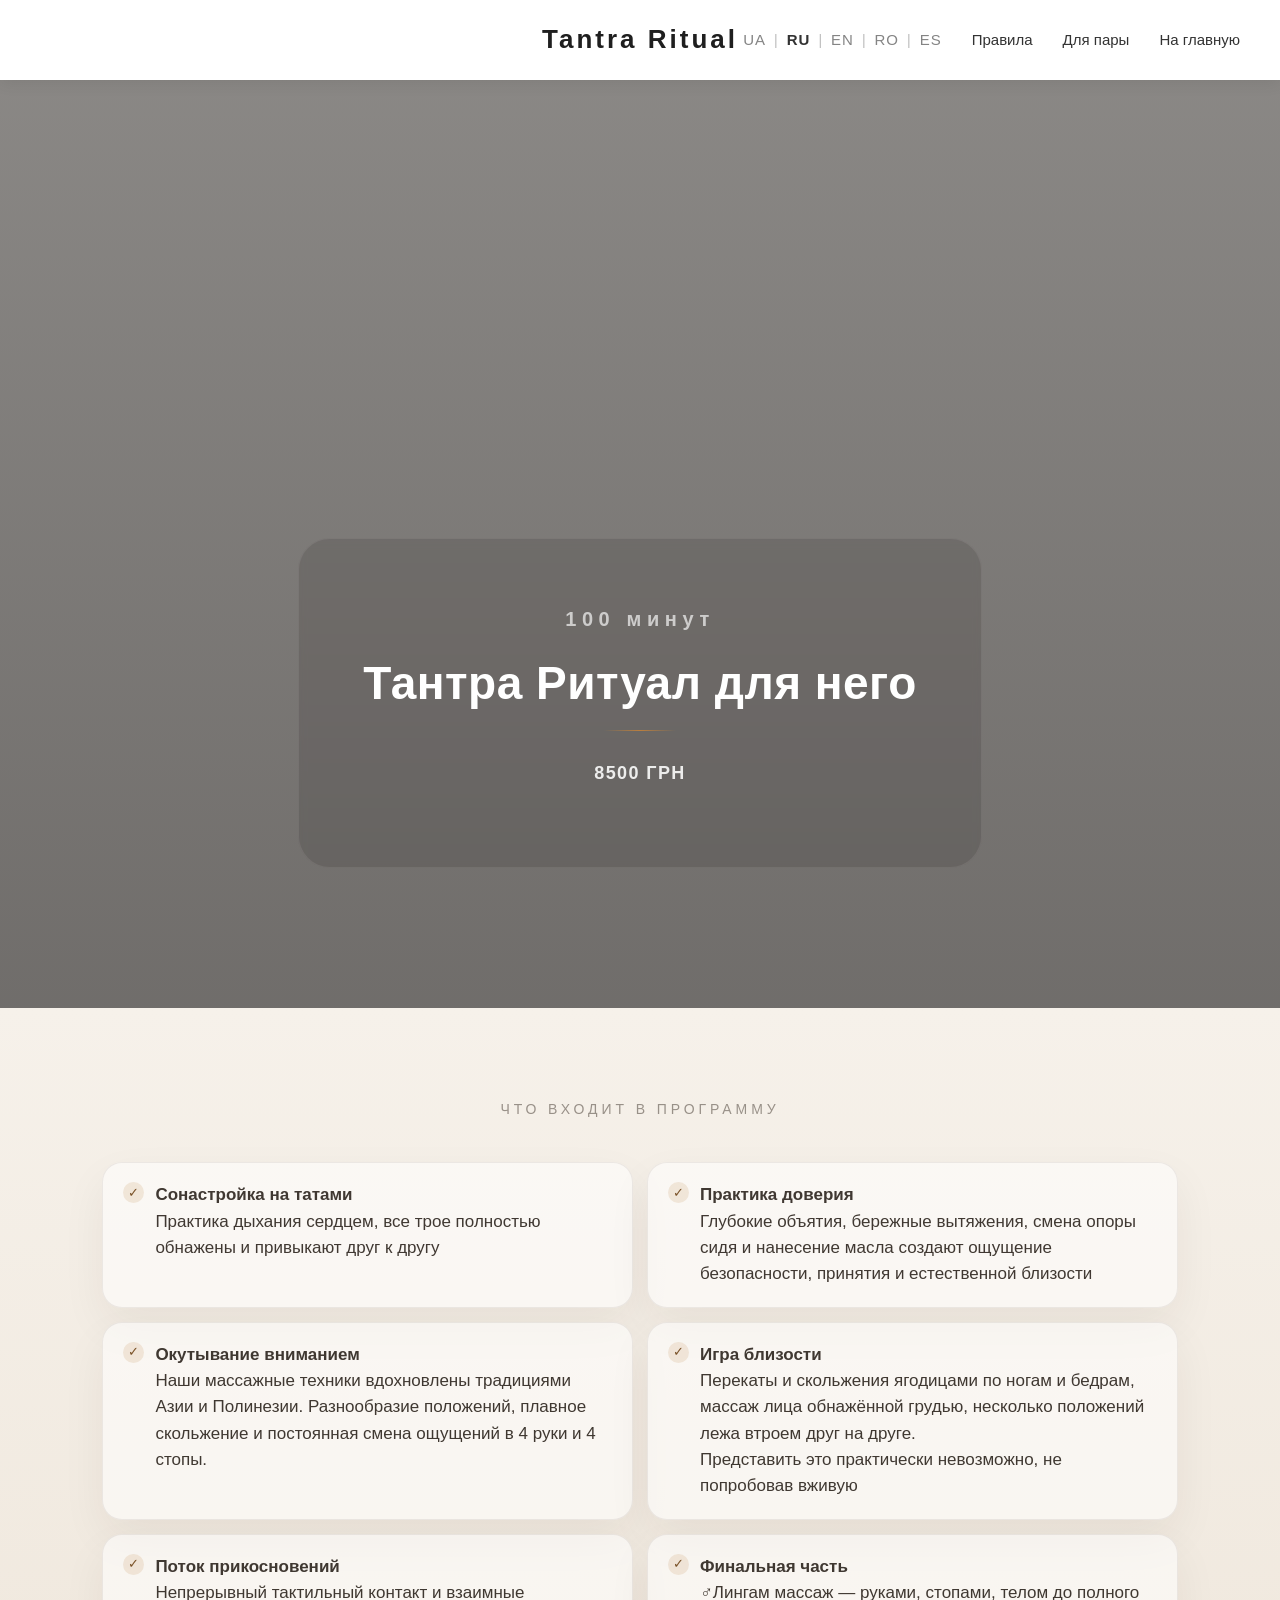
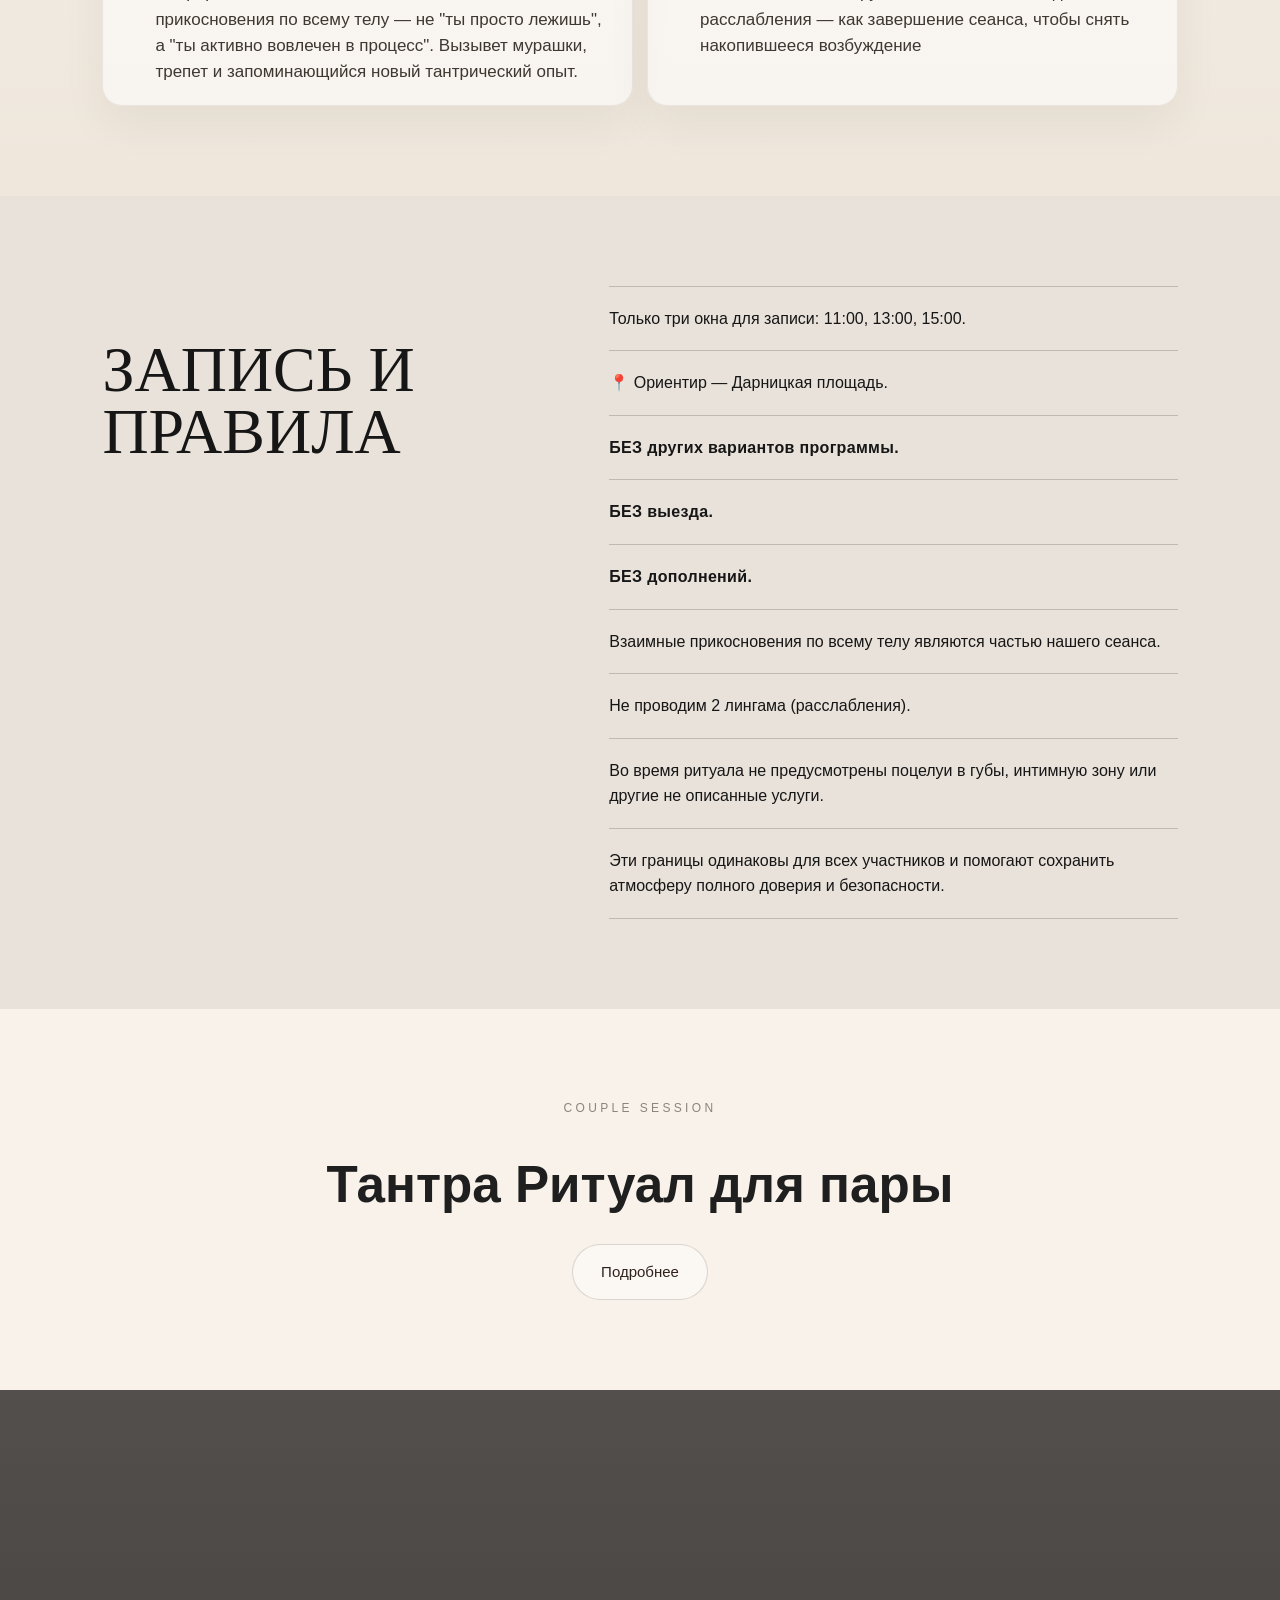
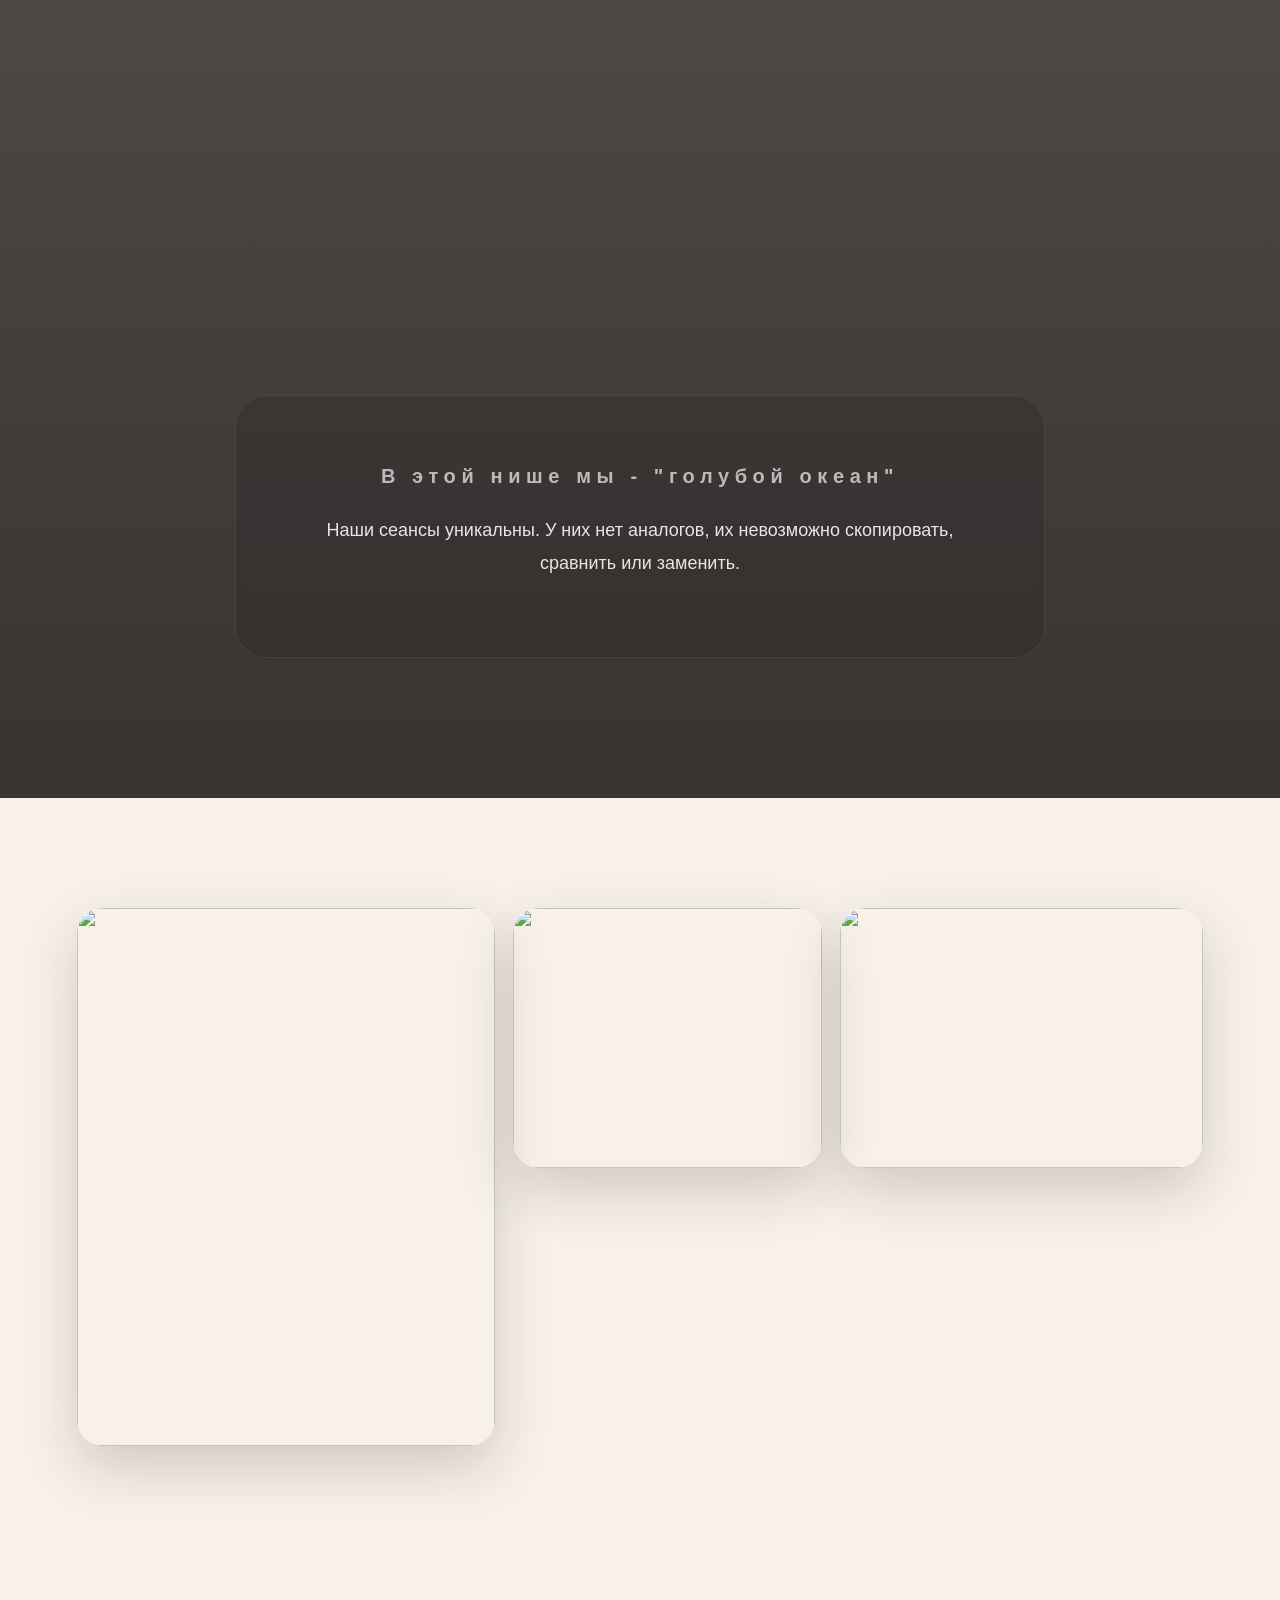
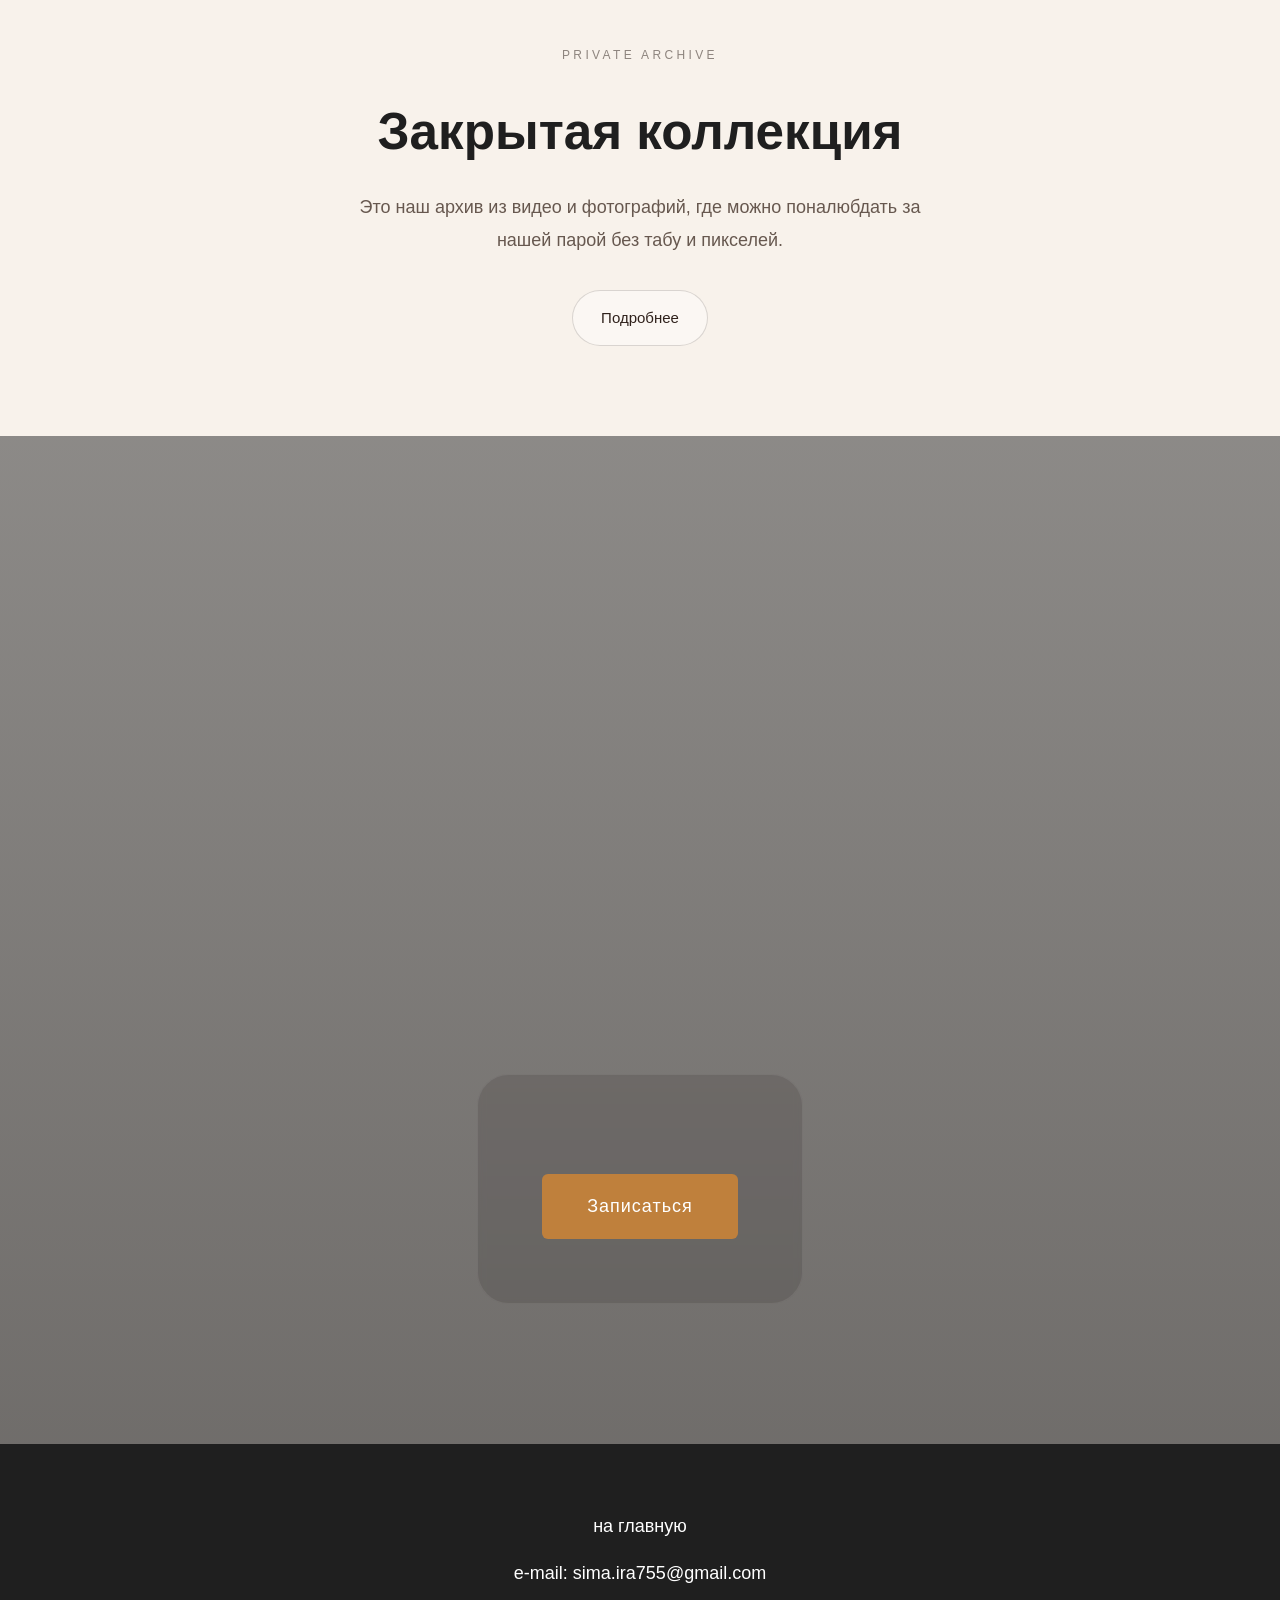
==== commit 8ceacc8f: "время" ====
--- a/ritual.html
+++ b/ritual.html
@@ -153,21 +153,7 @@
 			<div class="rules-list">
 
 				<div class="rule">
-					Только по предварительной записи,
-					минимум за 1 день.
-				</div>
-
-				<div class="rule">
-					День в день не приглашаем.
-				</div>
-
-				<div class="rule">
-					Бронь — 500 грн, входит в стоимость сеанса.
-				</div>
-
-				<div class="rule">
-					Бронь можно перенести 1 раз, но не позже,
-					чем за 2 часа до сеанса.
+					Только три окна для записи: 11:00, 13:00, 15:00.
 				</div>
 
 				<div class="rule">
@@ -187,8 +173,8 @@
 				</div>
 
 				<div class="rule">
-					К нам обеим можно прикасаться — это является
-					частью наших сеансов.
+					Взаимные прикосновения по всему телу являются
+					частью нашего сеанса.
 				</div>
 
 				<div class="rule">
